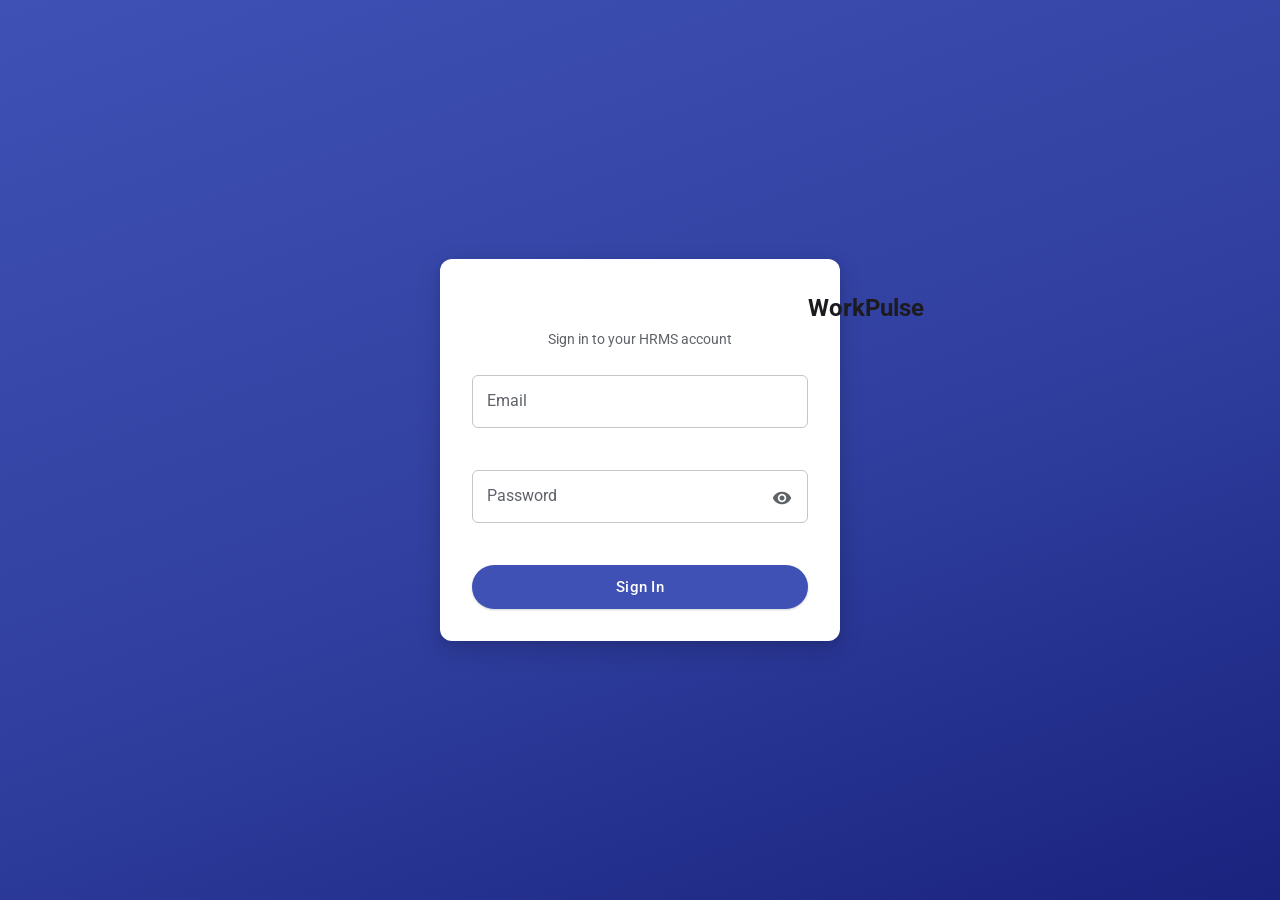
==== index.html @ 64de2f5b "Material design login page with shared css" ====
<!DOCTYPE html>
<html lang="en">
<head>
  <meta charset="UTF-8">
  <meta name="viewport" content="width=device-width, initial-scale=1">
  <title>WorkPulse — Login</title>
  <link rel="preconnect" href="https://fonts.googleapis.com">
  <link href="https://fonts.googleapis.com/css2?family=Roboto:wght@400;500;700&display=swap" rel="stylesheet">
  <link href="https://fonts.googleapis.com/icon?family=Material+Icons" rel="stylesheet">
  <link rel="stylesheet" href="assests/css/app.css">
  <style>
    /* sirf login page ka layout, common cheeze app.css me hai */
    .login-wrap {
      min-height: 100vh;
      display: flex;
      align-items: center;
      justify-content: center;
      padding: 16px;
      background: linear-gradient(160deg, var(--md-primary) 0%, var(--md-primary-dark) 55%, #1a237e 100%);
    }
    .login-card {
      width: 100%;
      max-width: 400px;
      box-shadow: var(--md-shadow-3);
    }
    .logo-row {
      display: flex;
      align-items: center;
      gap: 10px;
      justify-content: center;
      margin-bottom: 6px;
    }
    .logo-row .material-icons {
      color: var(--md-primary);
      font-size: 34px;
    }
    .logo-row h1 { font-size: 24px; font-weight: 700; }
    .tagline {
      text-align: center;
      color: var(--md-text-2);
      font-size: 14px;
      margin-bottom: 28px;
    }
  </style>
</head>
<body>

  <div class="login-wrap">
    <div class="md-card login-card">
      <div class="logo-row">
        <span class="material-icons">monitor_heart</span>
        <h1>WorkPulse</h1>
      </div>
      <p class="tagline">Sign in to your HRMS account</p>

      <form id="loginForm" novalidate>
        <div class="md-field" id="emailField">
          <input type="email" id="email" placeholder=" " autocomplete="email" required>
          <label for="email">Email</label>
          <div class="field-msg" id="emailMsg"></div>
        </div>

        <div class="md-field" id="passField">
          <input type="password" id="password" placeholder=" " autocomplete="current-password" required>
          <label for="password">Password</label>
          <button type="button" class="toggle-eye" id="toggleEye" tabindex="-1" aria-label="Show password">
            <span class="material-icons" style="font-size:20px">visibility</span>
          </button>
          <div class="field-msg" id="passMsg"></div>
        </div>

        <button type="submit" class="md-btn md-btn-primary md-btn-block" id="loginBtn">
          <span id="btnText">Sign In</span>
        </button>
      </form>
    </div>
  </div>

  <div class="md-snackbar" id="snackbar"></div>

  <script src="assests/js/api.js"></script>
  <script>
    // login page logic
    const form = document.getElementById('loginForm');
    const btn = document.getElementById('loginBtn');
    const btnText = document.getElementById('btnText');
    const snackbar = document.getElementById('snackbar');

    // password dikhao/chhupao
    document.getElementById('toggleEye').addEventListener('click', () => {
      const pass = document.getElementById('password');
      const icon = document.querySelector('#toggleEye .material-icons');
      const show = pass.type === 'password';
      pass.type = show ? 'text' : 'password';
      icon.textContent = show ? 'visibility_off' : 'visibility';
    });

    let snackTimer;
    function toast(msg, isError = true) {
      clearTimeout(snackTimer);
      snackbar.textContent = msg;
      snackbar.className = 'md-snackbar show' + (isError ? ' error' : '');
      snackTimer = setTimeout(() => snackbar.classList.remove('show'), 4000);
    }

    function setFieldError(fieldId, msgId, msg) {
      document.getElementById(fieldId).classList.toggle('has-error', !!msg);
      document.getElementById(msgId).textContent = msg || '';
    }

    form.addEventListener('submit', async (e) => {
      e.preventDefault();

      const email = document.getElementById('email').value.trim();
      const password = document.getElementById('password').value;

      // basic validation, server bhi check karega hi
      setFieldError('emailField', 'emailMsg', email ? '' : 'Email required');
      setFieldError('passField', 'passMsg', password ? '' : 'Password required');
      if (!email || !password) return;

      btn.disabled = true;
      btnText.innerHTML = '<span class="md-spinner"></span>';

      try {
        const res = await API.post('login', { email, password });
        // role ke hisab se dashboard pe bhejo
        const role = res.data && res.data.role;
        window.location.href = role === 'admin'
          ? 'admin/dashboard.html'
          : 'employee/dashboard.html';
      } catch (err) {
        toast(err.message || 'Login failed');
        btn.disabled = false;
        btnText.textContent = 'Sign In';
      }
    });

    // agar pehle se logged in hai to seedha dashboard
    API.get('me').then(res => {
      const role = res.data && res.data.role;
      window.location.href = role === 'admin'
        ? 'admin/dashboard.html'
        : 'employee/dashboard.html';
    }).catch(() => { /* logged in nahi hai, login form hi dikhao */ });
  </script>
</body>
</html>
---- assests/css/app.css ----
/* workpulse common styles - material design
   fonts: roboto (google fonts, index.html me link hai)
   sab pages me yehi file use karni hai, apni css mat likhna */

:root {
  --md-primary: #3f51b5;
  --md-primary-dark: #303f9f;
  --md-primary-light: #e8eaf6;
  --md-accent: #00bfa5;
  --md-error: #d32f2f;
  --md-bg: #f5f5f7;
  --md-surface: #ffffff;
  --md-text: #1c1b1f;
  --md-text-2: #5f6368;
  --md-outline: #c4c7c5;
  --md-radius: 12px;
  --md-shadow-1: 0 1px 2px rgba(0,0,0,.12), 0 1px 3px rgba(0,0,0,.08);
  --md-shadow-2: 0 2px 6px rgba(0,0,0,.15), 0 1px 2px rgba(0,0,0,.1);
  --md-shadow-3: 0 8px 24px rgba(0,0,0,.16), 0 2px 6px rgba(0,0,0,.08);
}

* { margin: 0; padding: 0; box-sizing: border-box; }

body {
  font-family: 'Roboto', system-ui, sans-serif;
  background: var(--md-bg);
  color: var(--md-text);
  -webkit-font-smoothing: antialiased;
}

/* card */
.md-card {
  background: var(--md-surface);
  border-radius: var(--md-radius);
  box-shadow: var(--md-shadow-2);
  padding: 32px;
}

/* text field - outlined style with floating label */
.md-field {
  position: relative;
  margin-bottom: 24px;
}

.md-field input {
  width: 100%;
  font: inherit;
  font-size: 16px;
  color: var(--md-text);
  padding: 16px 14px;
  border: 1px solid var(--md-outline);
  border-radius: 6px;
  background: transparent;
  outline: none;
  transition: border-color .15s;
}

.md-field label {
  position: absolute;
  left: 11px;
  top: 16px;
  font-size: 16px;
  color: var(--md-text-2);
  background: var(--md-surface);
  padding: 0 4px;
  pointer-events: none;
  transition: all .15s ease;
}

/* label upar tab jaye jab focus ho ya value ho */
.md-field input:focus + label,
.md-field input:not(:placeholder-shown) + label {
  top: -8px;
  font-size: 12px;
  color: var(--md-primary);
}

.md-field input:focus {
  border-color: var(--md-primary);
  border-width: 2px;
  padding: 15px 13px;   /* border 1px badha to padding 1px kam, warna text hilta hai */
}

.md-field input:not(:focus):not(:placeholder-shown) + label { color: var(--md-text-2); }

.md-field.has-error input { border-color: var(--md-error); }
.md-field.has-error label { color: var(--md-error); }

.md-field .field-msg {
  font-size: 12px;
  color: var(--md-error);
  margin: 4px 0 0 14px;
  min-height: 14px;
}

/* password eye toggle */
.md-field .toggle-eye {
  position: absolute;
  right: 8px;
  top: 10px;
  border: none;
  background: none;
  cursor: pointer;
  padding: 8px;
  border-radius: 50%;
  color: var(--md-text-2);
  display: flex;
}
.md-field .toggle-eye:hover { background: rgba(0,0,0,.06); }

/* buttons */
.md-btn {
  font: inherit;
  font-size: 15px;
  font-weight: 500;
  letter-spacing: .3px;
  border: none;
  border-radius: 24px;
  padding: 13px 28px;
  cursor: pointer;
  transition: box-shadow .15s, background .15s, transform .05s;
  display: inline-flex;
  align-items: center;
  justify-content: center;
  gap: 8px;
}

.md-btn-primary {
  background: var(--md-primary);
  color: #fff;
  box-shadow: var(--md-shadow-1);
}
.md-btn-primary:hover { background: var(--md-primary-dark); box-shadow: var(--md-shadow-2); }
.md-btn-primary:active { transform: scale(.98); }
.md-btn-primary:disabled { background: #9fa8da; cursor: default; box-shadow: none; }

.md-btn-block { width: 100%; }

/* snackbar - niche se popup hota hai */
.md-snackbar {
  position: fixed;
  left: 50%;
  bottom: 24px;
  transform: translateX(-50%) translateY(80px);
  background: #322f35;
  color: #fff;
  font-size: 14px;
  padding: 14px 20px;
  border-radius: 8px;
  box-shadow: var(--md-shadow-3);
  opacity: 0;
  transition: transform .25s ease, opacity .25s ease;
  z-index: 1000;
  max-width: 90vw;
}
.md-snackbar.show {
  transform: translateX(-50%) translateY(0);
  opacity: 1;
}
.md-snackbar.error { background: var(--md-error); }

/* chhota spinner button ke andar ke liye */
.md-spinner {
  width: 18px;
  height: 18px;
  border: 2px solid rgba(255,255,255,.4);
  border-top-color: #fff;
  border-radius: 50%;
  animation: md-spin .7s linear infinite;
}
@keyframes md-spin { to { transform: rotate(360deg); } }
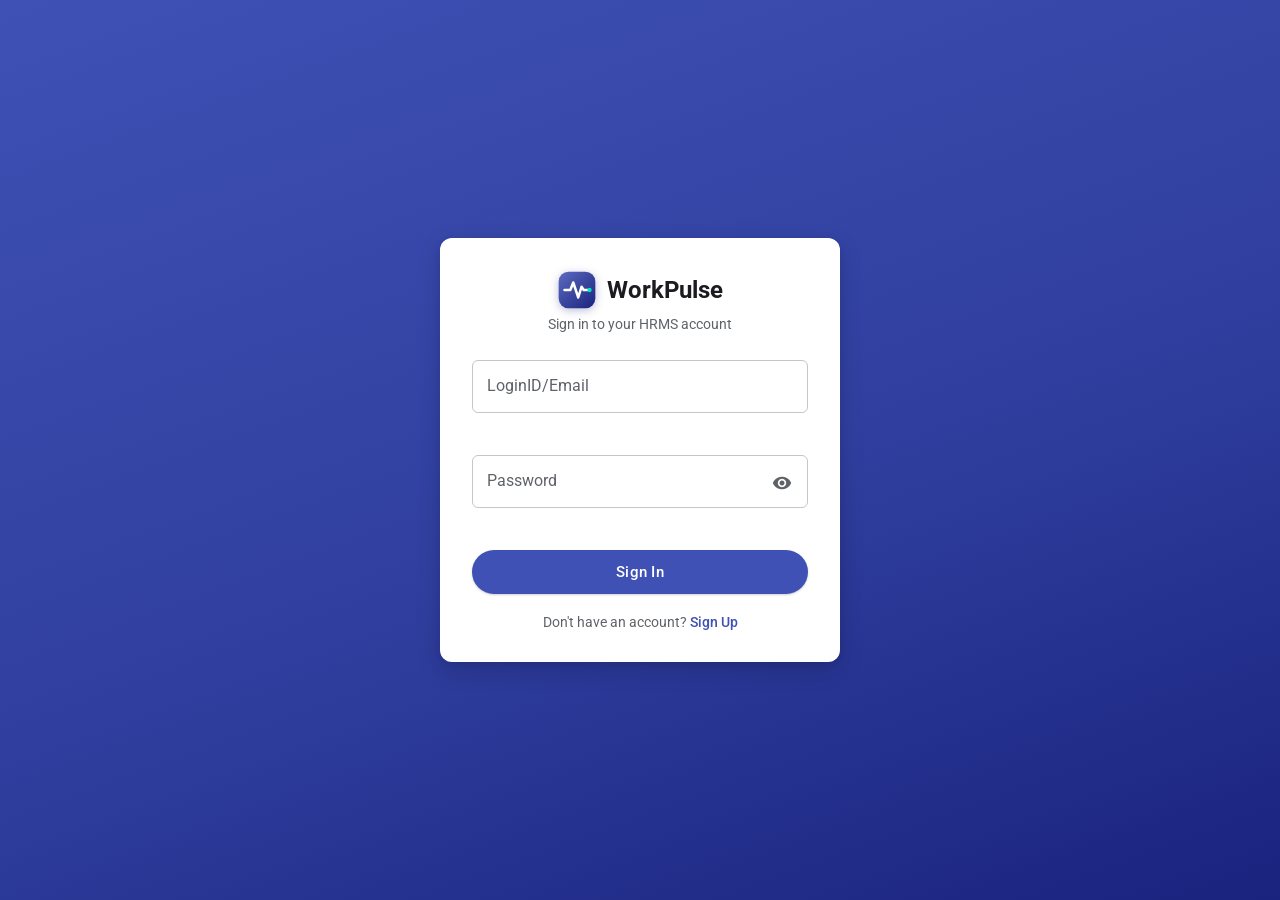
==== commit 96405602: "Add custom workpulse logo svg, use as favicon too" ====
--- a/index.html
+++ b/index.html
@@ -4,6 +4,7 @@
   <meta charset="UTF-8">
   <meta name="viewport" content="width=device-width, initial-scale=1">
   <title>WorkPulse — Login</title>
+  <link rel="icon" type="image/svg+xml" href="assests/images/logo.svg">
   <link rel="preconnect" href="https://fonts.googleapis.com">
   <link href="https://fonts.googleapis.com/css2?family=Roboto:wght@400;500;700&display=swap" rel="stylesheet">
   <link href="https://fonts.googleapis.com/icon?family=Material+Icons" rel="stylesheet">
@@ -30,9 +31,10 @@
       justify-content: center;
       margin-bottom: 6px;
     }
-    .logo-row .material-icons {
-      color: var(--md-primary);
-      font-size: 34px;
+    .logo-row .logo-img {
+      width: 40px;
+      height: 40px;
+      filter: drop-shadow(0 2px 4px rgba(26,35,126,.3));
     }
     .logo-row h1 { font-size: 24px; font-weight: 700; }
     .tagline {
@@ -41,6 +43,9 @@
       font-size: 14px;
       margin-bottom: 28px;
     }
+    .switch-link { text-align: center; margin-top: 20px; font-size: 14px; color: var(--md-text-2); }
+    .switch-link a { color: var(--md-primary); font-weight: 500; text-decoration: none; }
+    .switch-link a:hover { text-decoration: underline; }
   </style>
 </head>
 <body>
@@ -48,7 +53,7 @@
   <div class="login-wrap">
     <div class="md-card login-card">
       <div class="logo-row">
-        <span class="material-icons">monitor_heart</span>
+        <img src="assests/images/logo.svg" alt="WorkPulse" class="logo-img">
         <h1>WorkPulse</h1>
       </div>
       <p class="tagline">Sign in to your HRMS account</p>
@@ -56,7 +61,7 @@
       <form id="loginForm" novalidate>
         <div class="md-field" id="emailField">
           <input type="email" id="email" placeholder=" " autocomplete="email" required>
-          <label for="email">Email</label>
+          <label for="email">LoginID/Email</label>
           <div class="field-msg" id="emailMsg"></div>
         </div>
 
@@ -73,6 +78,8 @@
           <span id="btnText">Sign In</span>
         </button>
       </form>
+
+      <p class="switch-link">Don't have an account? <a href="signup.html">Sign Up</a></p>
     </div>
   </div>
 
